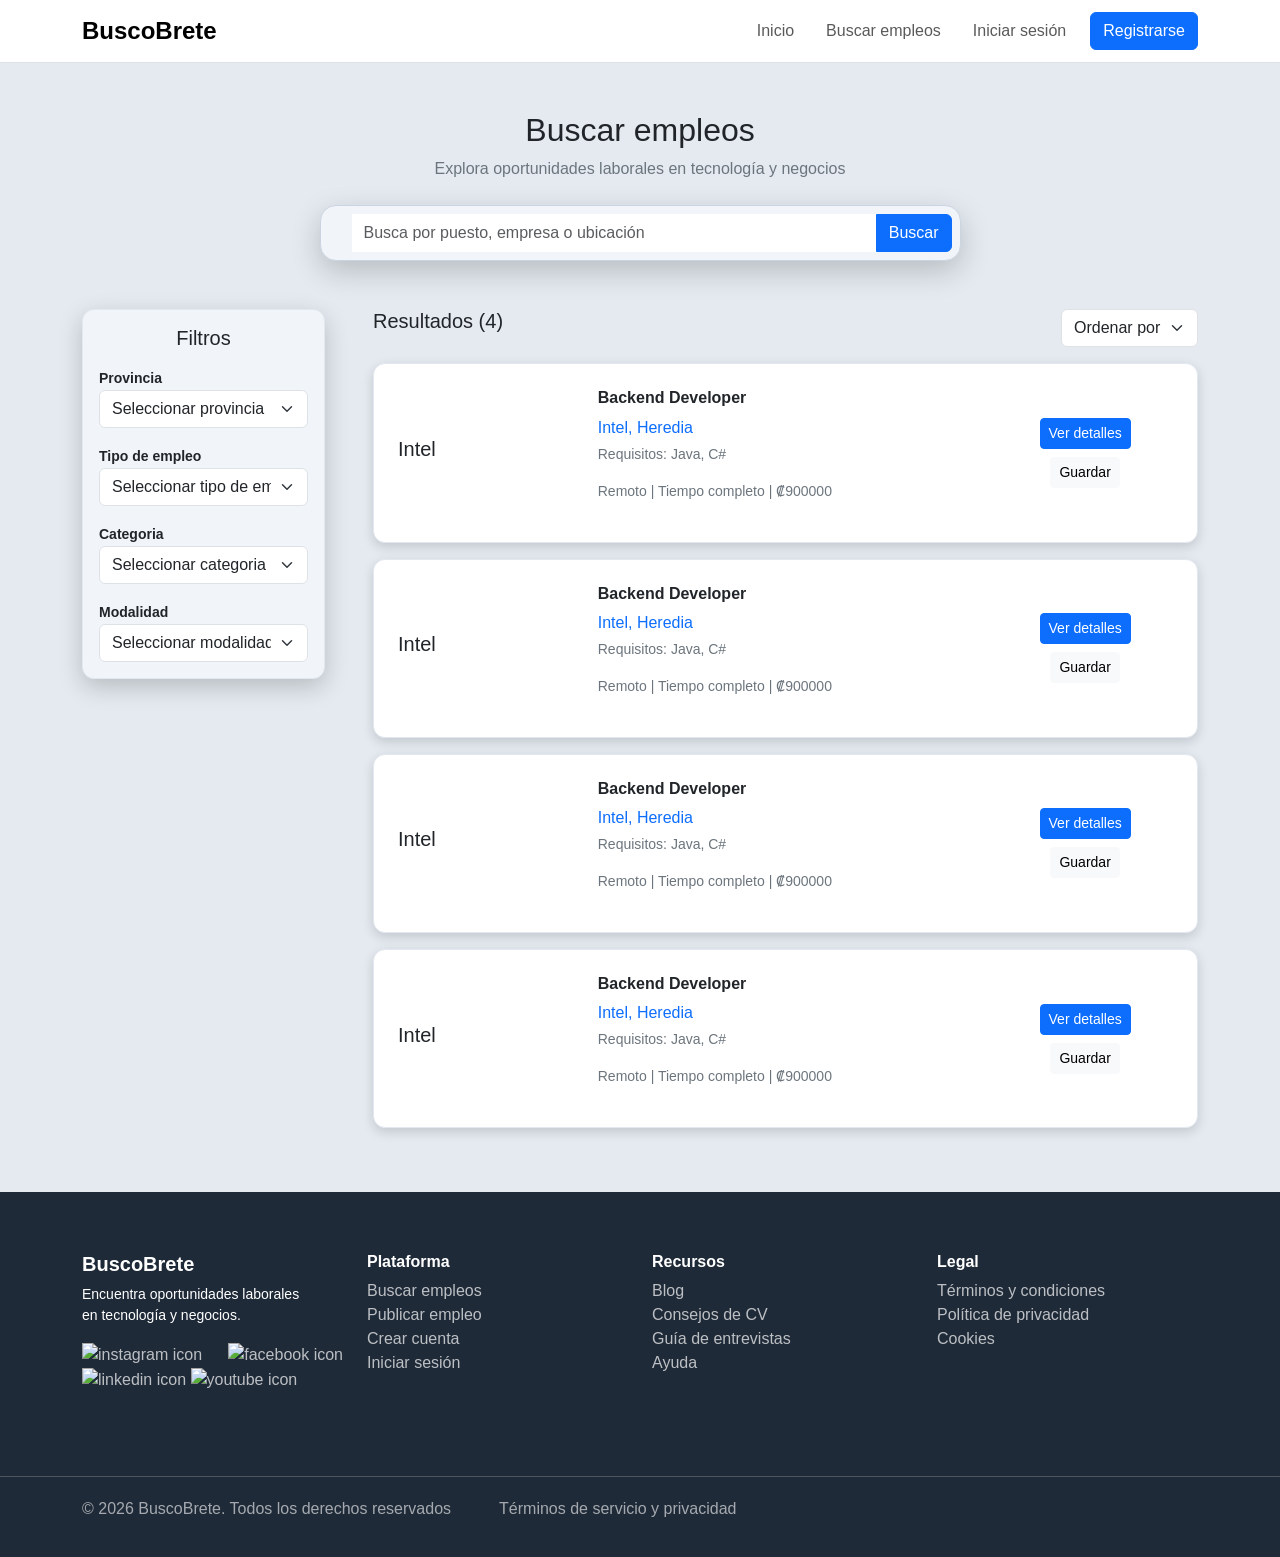
==== html/buscarEmpleos.html @ d4f19807 "Se agregan las primeras dosi vistas, home y buscar empleos, se modifica css y en carpeta templates e" ====
<!DOCTYPE html>
<html lang="es">

<head>
    <meta charset="UTF-8">
    <meta name="viewport" content="width=device-width, initial-scale=1.0">
    <title>BuscoBrete</title>
    <link rel="stylesheet" href="../css/styles.css">
    <link href="https://cdn.jsdelivr.net/npm/bootstrap@5.3.2/dist/css/bootstrap.min.css" rel="stylesheet">
</head>

<body class="body-bckg">

    <!--Top Nav Bar  -->
    <nav class="navbar navbar-expand-lg bg-white border-bottom">
        <div class="container">
            <a class="navbar-brand fw-bold fs-4">BuscoBrete</a>
            <button class="navbar-toggler" data-bs-toggle="collapse" data-bs-target="#menu">
                <span class="navbar-toggler-icon"></span>                
            </button>
            <div class="collapse navbar-collapse justify-content-end" id="menu">
                <ul class="navbar-nav align-items-center gap-3">
                    <li class="nav-item">
                        <a href="home.html" class="nav-link">Inicio</a>
                    </li>

                    <li class="nav-item">
                        <a href="buscarEmpleos.html" class="nav-link">Buscar empleos</a>
                    </li>

                    <li class="nav-item">
                        <a class="nav-link">Iniciar sesión</a>
                    </li>
                    <li class="nav-item">
                        <button class="btn btn-primary">Registrarse</button>
                    </li>
                </ul>
            </div>
        </div>
    </nav>

    <!-- BODY BODY BODY BODY BODY BODY BODY BODY BODY BODY -->

    <!-- BUSCADORR -->

    <section class="py-5 text-center">
        <div class="container">
            <h2 class="mb-2 text-center">Buscar empleos</h2>
            <p class="text-secondary text-center">
                Explora oportunidades laborales en tecnología y negocios
            </p>
            <div class="row justify-content-center mt-4">
                <div class="col-md-7">
                    <div class="buscador input-group">
                        <span class="input-group-text bg-transparent border-0">
                            <i class="bi bi-search"></i>
                        </span>
                        <input class="form-control border-0" placeholder="Busca por puesto, empresa o ubicación">
                        <button class="btn btn-primary">
                            Buscar
                        </button>
                    </div>
                </div>
            </div>
        </div>
    </section>

    <!-- RESULTADOS -->
    <section class="container mb-5">
        <div class="row g-5">
            <!-- FILTROS -->
            <div class="col-md-3">
                <div class="tarjeta-filtros p-3">
                    <h5 class="text-center mb-3">Filtros</h5>
                    <!--PROVINICIAS-->
                    <label class="small fw-bold">Provincia</label>
                    <select class="form-select mb-3">
                        <option value="" disabled selected hidden>Seleccionar provincia</option>
                        <option value="limon">Limon</option>
                        <option value="san jose">San Jose</option>
                        <option value="heredia">Heredia</option>
                        <option value="cartago">Cartago</option>
                        <option value="guanacaste">Guanacaste</option>
                        <option value="puntarenas">Puntarenas</option>
                        <option value="alajuela">Alajuela</option>
                    </select>
                    <!--TIPO DE EMPLEO-->
                    <label class="small fw-bold">Tipo de empleo</label>
                    <select class="form-select mb-3">
                        <option value="" disabled selected hidden>Seleccionar tipo de empleo</option>
                        <option value="internship">Internship</option>
                        <option value="freelance">Freelance</option>
                        <option value="full-time">Full-time</option>
                    </select>
                    <!--CATEGORIAS-->
                    <label class="small fw-bold">Categoria</label>
                    <select class="form-select mb-3">
                        <option value="" disabled selected hidden>Seleccionar categoria</option>
                        <option value="software">Software</option>
                        <option value="mecanica">Mecanica</option>
                        <option value="otros">Otros</option>
                    </select>
                    <!--MODALIDAD-->
                    <label class="small fw-bold">Modalidad</label>
                    <select class="form-select">
                        <option value="" disabled selected hidden>Seleccionar modalidad</option>
                        <option value="presencial">Presencial</option>
                        <option value="hibrido">Hibrido</option>
                        <option value="virtual">Virtual</option>
                    </select>
                </div>
            </div>


            <!-- RESULTADOS EMPLEOS -->
            <div class="col-md-9">
                <div class="d-flex justify-content-between mb-3">
                    <h5>Resultados (4)</h5>
                    <select class="form-select w-auto">
                        <option value="" disabled selected hidden>Ordenar por</option>
                        <option>Pago</option>
                        <option>Proximidad</option>
                    </select>
                </div>
                <!-- Los resultados se modificaran con informacion desde la DB -->
                <!-- tarjeta 1 -->
                <div class="tarjeta-trabajo p-4 mb-3">
                    <div class="row align-items-center">
                        <div class="col-md-3 text-center">
                            <h5>Intel</h5>
                        </div>
                        <div class="col-md-6">
                            <h6 class="fw-bold">
                                Backend Developer
                            </h6>
                            <p class="text-primary mb-1">
                                Intel, Heredia
                            </p>
                            <p class="text-secondary small">
                                Requisitos: Java, C#
                            </p>
                            <p class="text-secondary small">
                                Remoto | Tiempo completo | ₡900000
                            </p>
                        </div>
                        <div class="col-md-3 text-center">
                            <button class="btn btn-primary btn-sm mb-2" id="btnVerDetalles">
                                Ver detalles
                            </button>
                            <br>
                            <button class="btn btn-light btn-sm" id="btnGuardar">
                                Guardar
                            </button>
                        </div>
                    </div>
                </div>

                <!-- tarjeta 2 -->
                <div class="tarjeta-trabajo p-4 mb-3">
                    <div class="row align-items-center">
                        <div class="col-md-3 text-center">
                            <h5>Intel</h5>
                        </div>
                        <div class="col-md-6">
                            <h6 class="fw-bold">
                                Backend Developer
                            </h6>
                            <p class="text-primary mb-1">
                                Intel, Heredia
                            </p>
                            <p class="text-secondary small">
                                Requisitos: Java, C#
                            </p>
                            <p class="text-secondary small">
                                Remoto | Tiempo completo | ₡900000
                            </p>
                        </div>
                        <div class="col-md-3 text-center">
                            <button class="btn btn-primary btn-sm mb-2" id="btnVerDetalles">
                                Ver detalles
                            </button>
                            <br>
                            <button class="btn btn-light btn-sm" id="btnGuardar">
                                Guardar
                            </button>
                        </div>
                    </div>
                </div>
                <!-- tarjeta 3 -->
                <div class="tarjeta-trabajo p-4 mb-3">
                    <div class="row align-items-center">
                        <div class="col-md-3 text-center">
                            <h5>Intel</h5>
                        </div>
                        <div class="col-md-6">
                            <h6 class="fw-bold">
                                Backend Developer
                            </h6>
                            <p class="text-primary mb-1">
                                Intel, Heredia
                            </p>
                            <p class="text-secondary small">
                                Requisitos: Java, C#
                            </p>
                            <p class="text-secondary small">
                                Remoto | Tiempo completo | ₡900000
                            </p>
                        </div>
                        <div class="col-md-3 text-center">
                            <button class="btn btn-primary btn-sm mb-2" id="btnVerDetalles">
                                Ver detalles
                            </button>
                            <br>
                            <button class="btn btn-light btn-sm" id="btnGuardar">
                                Guardar
                            </button>
                        </div>
                    </div>
                </div>
                <!-- tarjeta 4 -->
                <div class="tarjeta-trabajo p-4 mb-3">
                    <div class="row align-items-center">
                        <div class="col-md-3 text-center">
                            <h5>Intel</h5>
                        </div>
                        <div class="col-md-6">
                            <h6 class="fw-bold">
                                Backend Developer
                            </h6>
                            <p class="text-primary mb-1">
                                Intel, Heredia
                            </p>
                            <p class="text-secondary small">
                                Requisitos: Java, C#
                            </p>
                            <p class="text-secondary small">
                                Remoto | Tiempo completo | ₡900000
                            </p>
                        </div>
                        <div class="col-md-3 text-center">
                            <button class="btn btn-primary btn-sm mb-2" id="btnVerDetalles">
                                Ver detalles
                            </button>
                            <br>
                            <button class="btn btn-light btn-sm" id="btnGuardar">
                                Guardar
                            </button>
                        </div>
                    </div>
                </div>
            </div>
        </div>
        </div>
    </section>

    <!-- BODY BODY BODY BODY BODY BODY BODY BODY BODY BODY -->

    <!-- FOOTER -->
    <footer class="footer">
        <div class="container">
            <div class="row text-center text-md-start">
                <div class="col-md-3 mb-4">
                    <h5 class="fw-bold">
                        BuscoBrete
                    </h5>
                    <p class="small text-md-start">
                        Encuentra oportunidades laborales<br>en tecnología y negocios.
                    </p>
                    <a href="https://instagram.com"><img src="" alt="instagram icon"
                        width="40" height="40"></a>
                    <a href="https://facebook.com"><img src="" alt="facebook icon" 
                        width="40" height="40"></a>
                    <a href="https://linkedin.com"><img src="" alt="linkedin icon" 
                        width="25" height="25"></a>
                    <a href="https://www.youtube.com"><img src="" alt="youtube icon" 
                        width="25" height="25"></a>
                </div>
                <div class="col-md-3">
                    <h6 class="fw-bold ">Plataforma</h6>
                    <ul class="list-unstyled">
                        <li><a href="#">Buscar empleos</a></li>
                        <li><a href="#">Publicar empleo</a></li>
                        <li><a href="#">Crear cuenta</a></li>
                        <li><a href="#">Iniciar sesión</a></li>
                    </ul>
                </div>
                <div class="col-md-3">
                    <h6 class="fw-bold">Recursos</h6>
                    <ul class="list-unstyled">
                        <li><a href="#">Blog</a></li>
                        <li><a href="#">Consejos de CV</a></li>
                        <li><a href="#">Guía de entrevistas</a></li>
                        <li><a href="#">Ayuda</a></li>
                    </ul>
                </div>
                <div class="col-md-3">
                    <h6 class="fw-bold">Legal</h6>
                    <ul class="list-unstyled">
                        <li><a href="#">Términos y condiciones</a></li>
                        <li><a href="#">Política de privacidad</a></li>
                        <li><a href="#">Cookies</a></li>
                    </ul>
                </div>
            </div>
        </div>
    </footer>

    <!-- SUBFOOTER -->
    <div class="subfooter text-center ">
        <div class="d-flex container align-items-center gap-5">
            <p class="mx-0">
                © 2026 BuscoBrete. Todos los derechos reservados
            </p>
            <p class="mx-0" href="#">
                Términos de servicio y privacidad
            </p>
        </div>
    </div>

    <!--<script src="https://cdn.jsdelivr.net/npm/bootstrap@5.3.2/dist/js/bootstrap.bundle.min.js"></script>-->

</body>
---- css/styles.css ----
* {
  /* Como el figma, todo en Inter */
  margin: 0;
  padding: 0;
  box-sizing: border-box;
  text-align: justify;
  font-family:
    "Inter", Helvetica; /* Especifica la fuente a utilizar, en este caso "Inter", con una alternativa por si no carga el Inter, Helvetica */
  font-optical-sizing: auto;
  font-weight: 400; /* Controla gordura de la fuente, 300 (light), 400 (regular), 500 (medium) o 700 (bold) */
  font-style: normal;
}

.body-bckg {
  background-color: #e4eaf0;
}

.titulares {
  font-size: 80px;
  font-style: italic;
  font-family: Georgia, "Times New Roman", Times, serif;
  color: rgb(155, 137, 197);
}

.topBanner {
  background: #243244;
  color: white;
  padding: 100px 0;
  text-align: center;
}

.destacadas {
  background: #f5f7fa;
  padding: 80px 0;
}

.ofrecerCuenta {
  background: #2c3a4a;
  color: white;
  padding: 80px 0;
  text-align: center;
}

.footer {
  background: #1f2a38;
  color: white;
  padding: 60px 0;  
}

.footer a{
  color: rgba(255, 255, 255, 0.7);
  text-decoration: none;
}


.list-unstyled a {
  pointer-events: auto; /* ensure clickable */
}


.subfooter {
  background: #1f2a38;
  color: rgba(255, 255, 255, 0.6);
  padding: 20px 0;
  border-top: 1px solid rgba(255, 255, 255, 0.2);
}

.navbar {
  background: #f1f5f9;
  border-bottom: 1px solid #e5e7eb;
}

.buscador {
  background: #f1f5f9;
  border: 1px solid #cbd5e1;
  border-radius: 16px;
  box-shadow: 0 10px 30px rgba(0, 0, 0, 0.2);
  padding: 8px;
}

.tarjeta-filtros {
  background: #f1f5f9;
  border: 1px solid #e2e8f0;
  border-radius: 12px;
  box-shadow: 0 8px 25px rgba(0, 0, 0, 0.2);
}

.tarjeta-trabajo {
  background: white;
  border: 1px solid #e2e8f0;
  border-radius: 12px;
  box-shadow: 0 4px 12px rgba(0, 0, 0, 0.15);
}
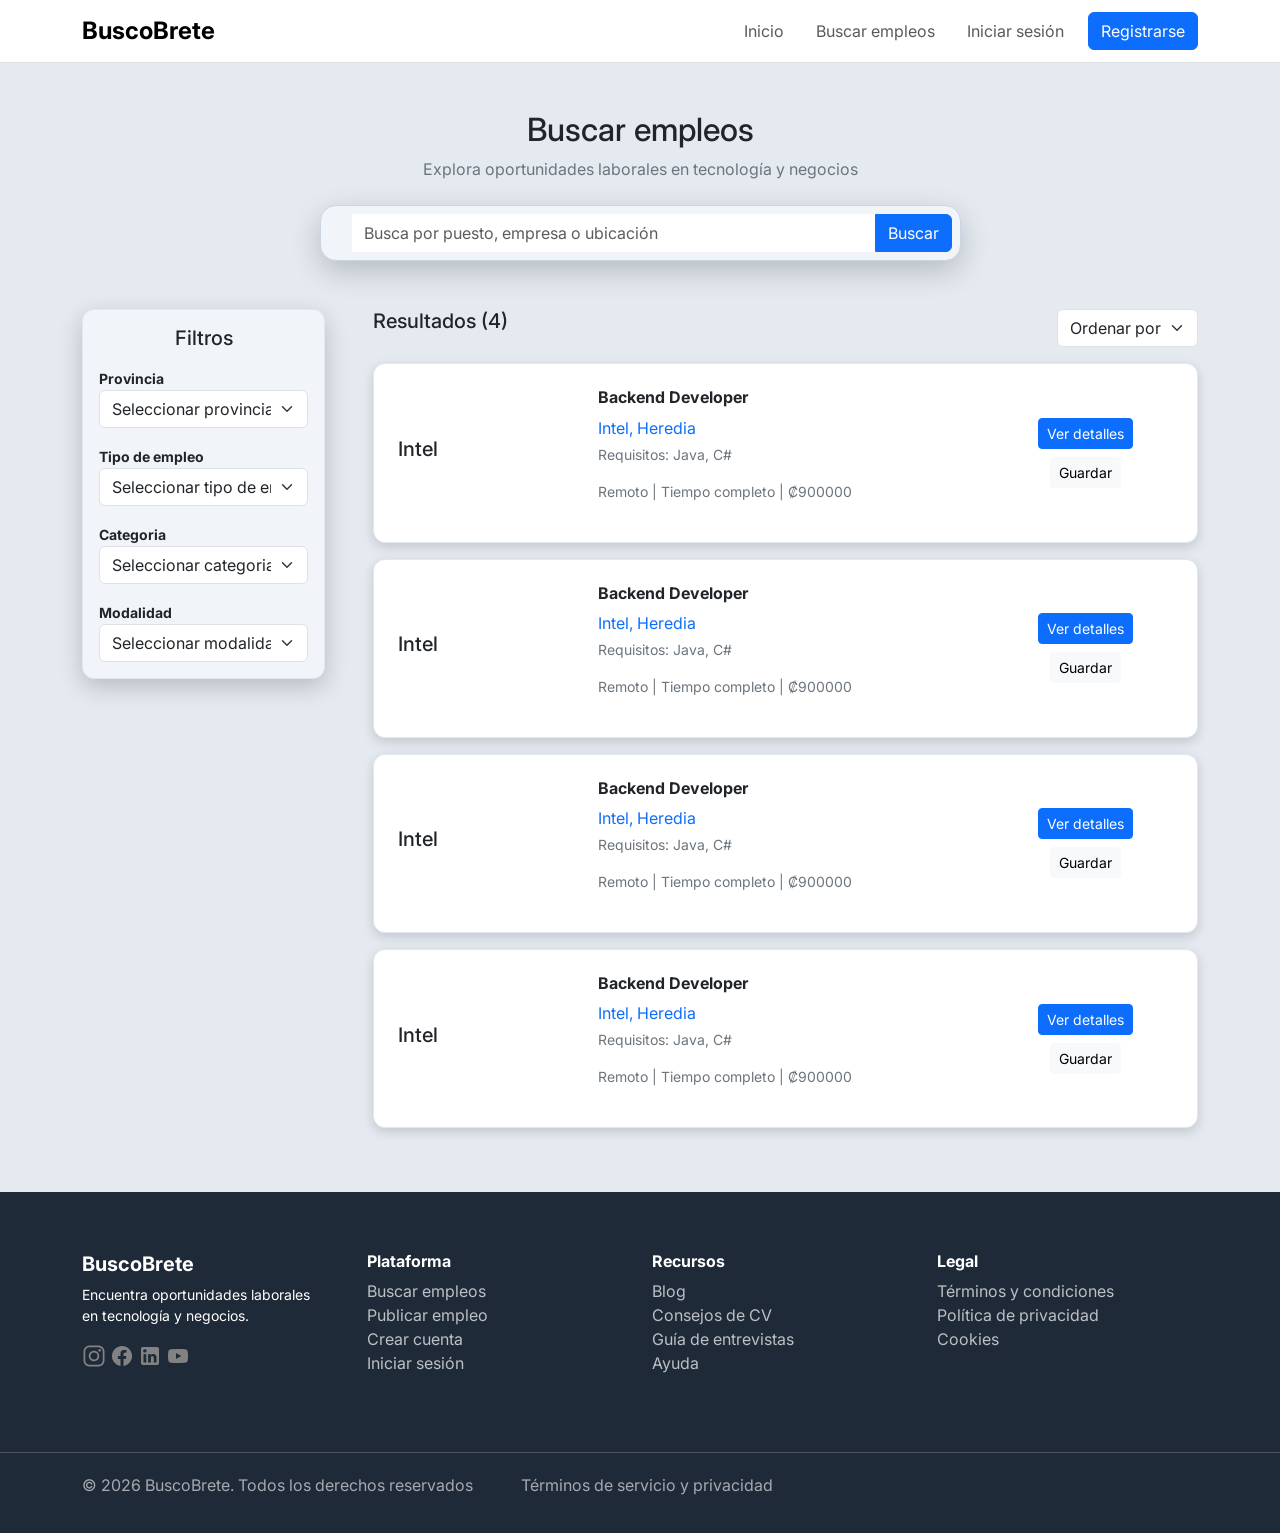
==== commit c2e81229: "style: correcciones de CSS, imágenes del footer y agregado de Bootstrap y Google Fonts" ====
--- a/html/buscarEmpleos.html
+++ b/html/buscarEmpleos.html
@@ -6,7 +6,20 @@
     <meta name="viewport" content="width=device-width, initial-scale=1.0">
     <title>BuscoBrete</title>
     <link rel="stylesheet" href="../css/styles.css">
-    <link href="https://cdn.jsdelivr.net/npm/bootstrap@5.3.2/dist/css/bootstrap.min.css" rel="stylesheet">
+
+    <!-- Bootstrap CSS -->
+    <link href="https://cdn.jsdelivr.net/npm/bootstrap@5.3.8/dist/css/bootstrap.min.css" rel="stylesheet"
+        integrity="sha384-sRIl4kxILFvY47J16cr9ZwB07vP4J8+LH7qKQnuqkuIAvNWLzeN8tE5YBujZqJLB" crossorigin="anonymous">    
+    <!-- Bootstrap JS Bundle -->
+    <script src="https://cdn.jsdelivr.net/npm/bootstrap@5.3.8/dist/js/bootstrap.bundle.min.js"
+        integrity="sha384-FKyoEForCGlyvwx9Hj09JcYn3nv7wiPVlz7YYwJrWVcXK/BmnVDxM+D2scQbITxI" crossorigin="anonymous"></script>
+
+    <!-- Google Fonts-->
+    <link rel="preconnect" href="https://fonts.googleapis.com">
+    <link rel="preconnect" href="https://fonts.gstatic.com" crossorigin>
+    <link rel="preconnect" href="https://fonts.googleapis.com">
+    <!-- Inter font -->
+    <link href="https://fonts.googleapis.com/css2?family=Inter:ital,opsz,wght@0,14..32,100..900;1,14..32,100..900&display=swap" rel="stylesheet">
 </head>
 
 <body class="body-bckg">
@@ -76,13 +89,13 @@
                     <label class="small fw-bold">Provincia</label>
                     <select class="form-select mb-3">
                         <option value="" disabled selected hidden>Seleccionar provincia</option>
-                        <option value="limon">Limon</option>
-                        <option value="san jose">San Jose</option>
-                        <option value="heredia">Heredia</option>
+                        <option value="alajuela">Alajuela</option>
                         <option value="cartago">Cartago</option>
                         <option value="guanacaste">Guanacaste</option>
+                        <option value="heredia">Heredia</option>
+                        <option value="limon">Limon</option>
                         <option value="puntarenas">Puntarenas</option>
-                        <option value="alajuela">Alajuela</option>
+                        <option value="san jose">San Jose</option>
                     </select>
                     <!--TIPO DE EMPLEO-->
                     <label class="small fw-bold">Tipo de empleo</label>
@@ -266,14 +279,14 @@
                     <p class="small text-md-start">
                         Encuentra oportunidades laborales<br>en tecnología y negocios.
                     </p>
-                    <a href="https://instagram.com"><img src="" alt="instagram icon"
-                        width="40" height="40"></a>
-                    <a href="https://facebook.com"><img src="" alt="facebook icon" 
-                        width="40" height="40"></a>
-                    <a href="https://linkedin.com"><img src="" alt="linkedin icon" 
-                        width="25" height="25"></a>
-                    <a href="https://www.youtube.com"><img src="" alt="youtube icon" 
-                        width="25" height="25"></a>
+                    <a href="https://instagram.com"><img src="../img/instagram.png" alt="instagram icon"
+                        width="24" height="24"></a>
+                    <a href="https://facebook.com"><img src="../img/facebook.png" alt="facebook icon" 
+                        width="24" height="24"></a>
+                    <a href="https://linkedin.com"><img src="../img/linkedin.png" alt="linkedin icon" 
+                        width="24" height="24"></a>
+                    <a href="https://www.youtube.com"><img src="../img/youtube.png" alt="youtube icon" 
+                        width="24" height="24"></a>
                 </div>
                 <div class="col-md-3">
                     <h6 class="fw-bold ">Plataforma</h6>
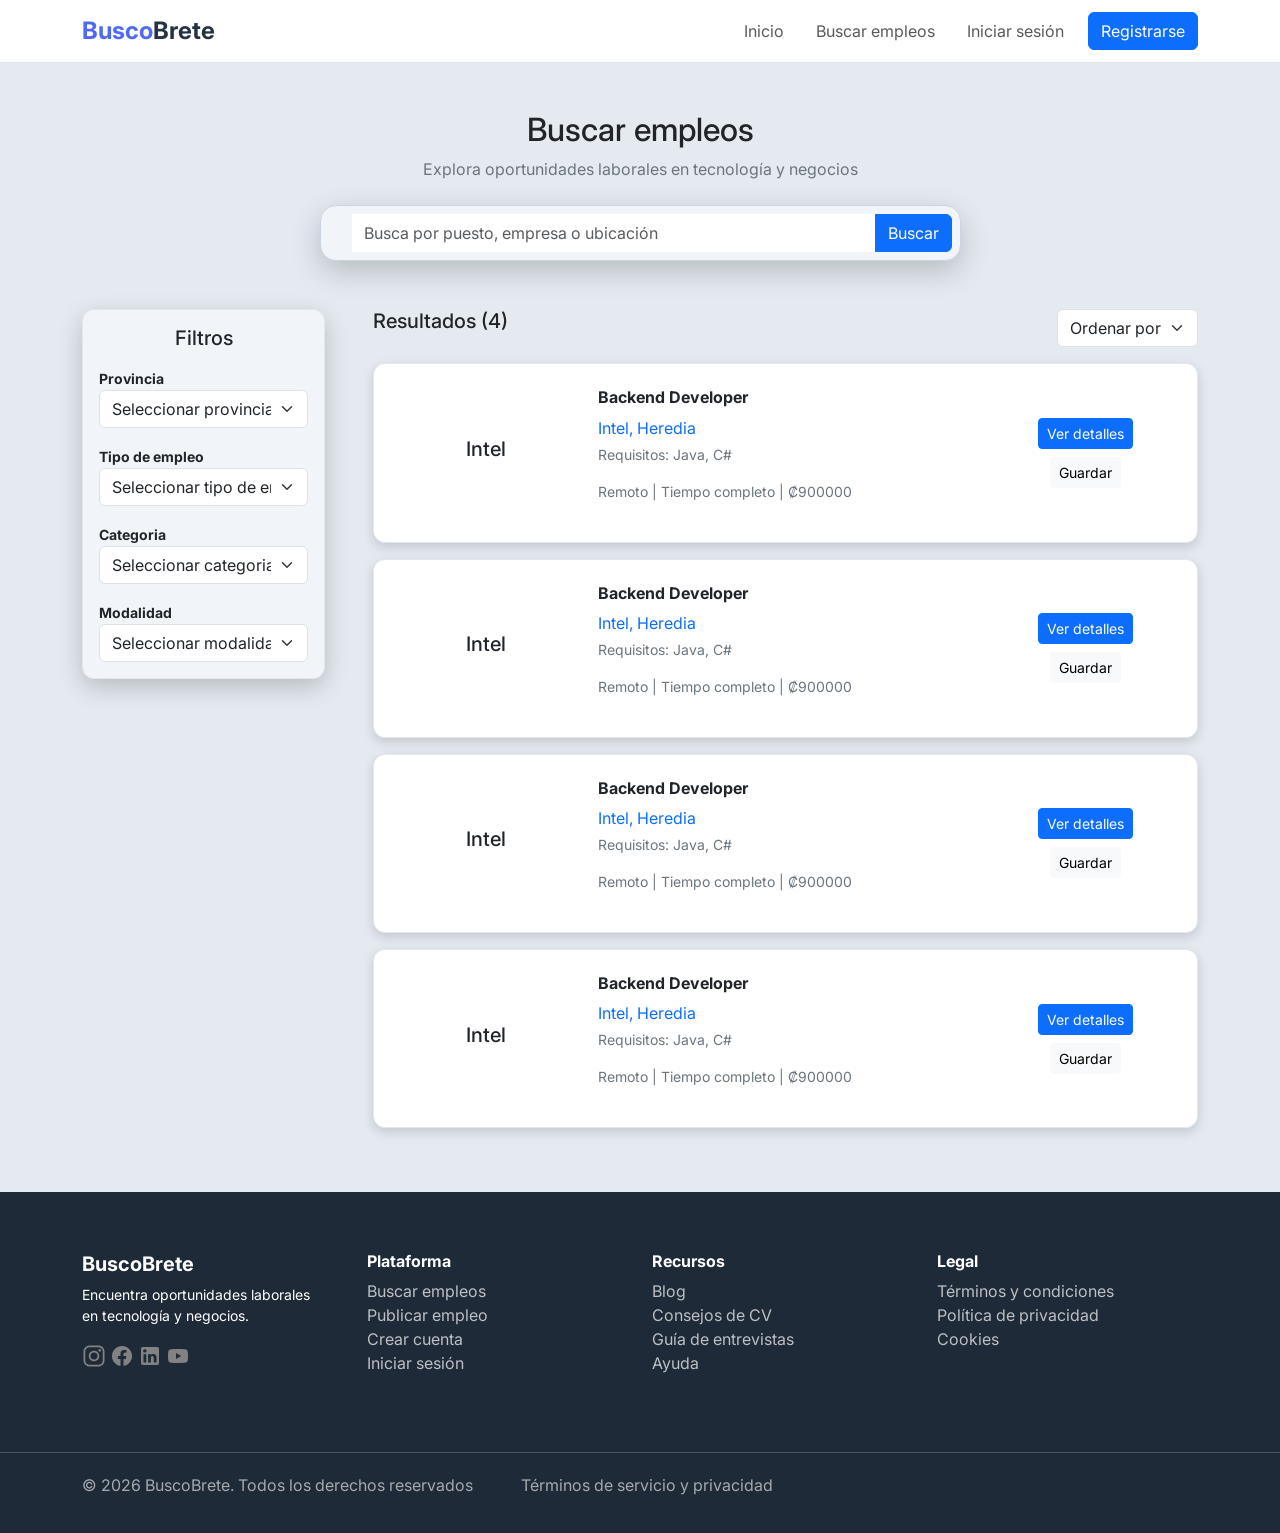
==== commit 258f837d: "feat: agregar páginas de login y registro - Ajustes menores en CSS - Cambios pequeños en templates" ====
--- a/html/buscarEmpleos.html
+++ b/html/buscarEmpleos.html
@@ -27,7 +27,9 @@
     <!--Top Nav Bar  -->
     <nav class="navbar navbar-expand-lg bg-white border-bottom">
         <div class="container">
-            <a class="navbar-brand fw-bold fs-4">BuscoBrete</a>
+            <a class="navbar-brand fw-bold fs-4">
+                <span class="brand-busco">Busco</span><span class="brand-brete">Brete</span>
+            </a>
             <button class="navbar-toggler" data-bs-toggle="collapse" data-bs-target="#menu">
                 <span class="navbar-toggler-icon"></span>                
             </button>
@@ -36,26 +38,22 @@
                     <li class="nav-item">
                         <a href="home.html" class="nav-link">Inicio</a>
                     </li>
-
                     <li class="nav-item">
                         <a href="buscarEmpleos.html" class="nav-link">Buscar empleos</a>
                     </li>
-
                     <li class="nav-item">
-                        <a class="nav-link">Iniciar sesión</a>
+                        <a href="login.html" class="nav-link">Iniciar sesión</a>
                     </li>
                     <li class="nav-item">
-                        <button class="btn btn-primary">Registrarse</button>
+                        <a href="registro.html"><button class="btn btn-primary">Registrarse</button></a>
                     </li>
                 </ul>
             </div>
         </div>
     </nav>
-
     <!-- BODY BODY BODY BODY BODY BODY BODY BODY BODY BODY -->
 
     <!-- BUSCADORR -->
-
     <section class="py-5 text-center">
         <div class="container">
             <h2 class="mb-2 text-center">Buscar empleos</h2>
@@ -265,7 +263,6 @@
         </div>
         </div>
     </section>
-
     <!-- BODY BODY BODY BODY BODY BODY BODY BODY BODY BODY -->
 
     <!-- FOOTER -->
--- a/css/styles.css
+++ b/css/styles.css
@@ -1,15 +1,34 @@
 * {
   /* Como el figma, todo en Inter */
-  margin: 0;
-  padding: 0;
   box-sizing: border-box;
-  text-align: justify;
-  font-family:
-    "Inter", Helvetica; /* Especifica la fuente a utilizar, en este caso "Inter", con una alternativa por si no carga el Inter, Helvetica */
+  font-family: "Inter", sans-serif;
   font-optical-sizing: auto;
-  font-weight: 400; /* Controla gordura de la fuente, 300 (light), 400 (regular), 500 (medium) o 700 (bold) */
+  font-weight: 400;
   font-style: normal;
 }
+
+/* Pasar colores repetidos a variables CSS */
+
+/* Ejemplo, no tan bueno
+:root {
+  --primary-color: #1a202c;
+  --secondary-color: #6e707
+  c3;
+*/
+
+/* Cambiar inter en HTML por inter en clases, o no */
+.inter-bold {
+    font-family: "Inter", sans-serif;
+    font-optical-sizing: auto;
+    font-weight: bold;
+}
+
+.inter-regular {
+    font-family: "Inter", sans-serif;
+    font-optical-sizing: auto;
+    font-weight: 400;
+}
+
 
 .body-bckg {
   background-color: #e4eaf0;
@@ -44,19 +63,17 @@
 .footer {
   background: #1f2a38;
   color: white;
-  padding: 60px 0;  
-}
-
-.footer a{
+  padding: 60px 0;
+}
+
+.footer a {
   color: rgba(255, 255, 255, 0.7);
   text-decoration: none;
 }
 
-
 .list-unstyled a {
-  pointer-events: auto; /* ensure clickable */
-}
-
+  pointer-events: auto;
+}
 
 .subfooter {
   background: #1f2a38;
@@ -91,3 +108,152 @@
   border-radius: 12px;
   box-shadow: 0 4px 12px rgba(0, 0, 0, 0.15);
 }
+
+/* Login + Registro ++*/
+
+body {
+  min-height: 100vh;
+  display: flex;
+  flex-direction: column;
+}
+
+section {
+  flex: 1;
+}
+
+/* "Busco" en azul, "Brete" en oscuro, ambas en bold */
+.brand-busco {
+  color: #4f6af5;
+  font-weight: 700;
+}
+.brand-brete {
+  color: #243244;
+  font-weight: 700;
+}
+
+/* Títulos de página centrados */
+.auth-page-title {
+  font-size: 2rem;
+  font-weight: 800;
+  color: #1f2a38;
+  letter-spacing: -0.5px;
+  text-align: center;
+  margin-bottom: 0.35rem;
+}
+
+.auth-page-subtitle {
+  color: #4f6af5;
+  font-size: 0.92rem;
+  text-align: center;
+  margin-bottom: 2rem;
+}
+
+/* Ancho fijo en porcentaje de la pantalla (falta que todo se centre)*/
+.auth-card {
+  background: white;
+  border: 1px solid #e2e8f0;
+  border-radius: 12px;
+  box-shadow: 0 4px 12px rgba(0, 0, 0, 0.15);
+  padding: 2rem 2.2rem;
+  width: 40vw;
+  min-width: 300px;
+  max-width: 520px;
+  margin: 0 auto;
+}
+
+.auth-card h5 {
+  font-weight: 700;
+  font-size: 1.1rem;
+  color: #1f2a38;
+  margin-bottom: 1.4rem;
+  text-align: left;
+}
+
+.auth-label {
+  display: block;
+  font-size: 0.85rem;
+  font-weight: 500;
+  color: #1f2a38;
+  margin-bottom: 0.3rem;
+  text-align: left;
+}
+
+.auth-input {
+  width: 100%;
+  background: #f1f5f9;
+  border: 1px solid #cbd5e1;
+  border-radius: 8px;
+  font-size: 0.88rem;
+  padding: 0.55rem 0.8rem;
+  color: #1f2a38;
+  transition: border-color 0.2s, box-shadow 0.2s, background 0.2s;
+}
+
+.auth-input:focus {
+  border-color: #4f6af5;
+  background: #fff;
+  box-shadow: 0 0 0 3px rgba(79, 106, 245, 0.12);
+  outline: none;
+}
+
+.btn-auth {
+  width: 100%;
+  background-color: #4f6af5;
+  border: none;
+  border-radius: 8px;
+  padding: 0.62rem;
+  font-size: 0.95rem;
+  font-weight: 600;
+  color: #fff;
+  cursor: pointer;
+  transition: background 0.2s;
+}
+
+.btn-auth:hover {
+  background-color: #3a55d4;
+}
+
+.auth-divider {
+  display: flex;
+  align-items: center;
+  gap: 0.8rem;
+  margin: 1.1rem 0;
+  color: #aaa;
+  font-size: 0.8rem;
+}
+
+/* Las lineas del o */
+.auth-divider::before,
+.auth-divider::after {
+  content: '';
+  flex: 1;
+  height: 1px;
+  background: #e2e8f0;
+}
+
+.auth-card-links {
+  font-size: 0.83rem;
+  color: #555;
+  text-align: left;
+}
+
+.auth-card-links a {
+  color: #4f6af5;
+  text-decoration: none;
+  font-weight: 500;
+}
+
+.auth-card-links a:hover {
+  text-decoration: underline;
+}
+
+/* Variante para usar btn-auth como <a> en lugar de <button> */
+.btn-auth-link {
+  display: block;
+  text-align: center;
+  text-decoration: none;
+  margin-top: 0.5rem;
+}
+
+/* TODO: Hacer texto centrado y dinamico, en footer, forms, etc. */
+/* TODO: Cambiar footer para que el footer main no tenga tanto espacio entre subfooter, dinamico */
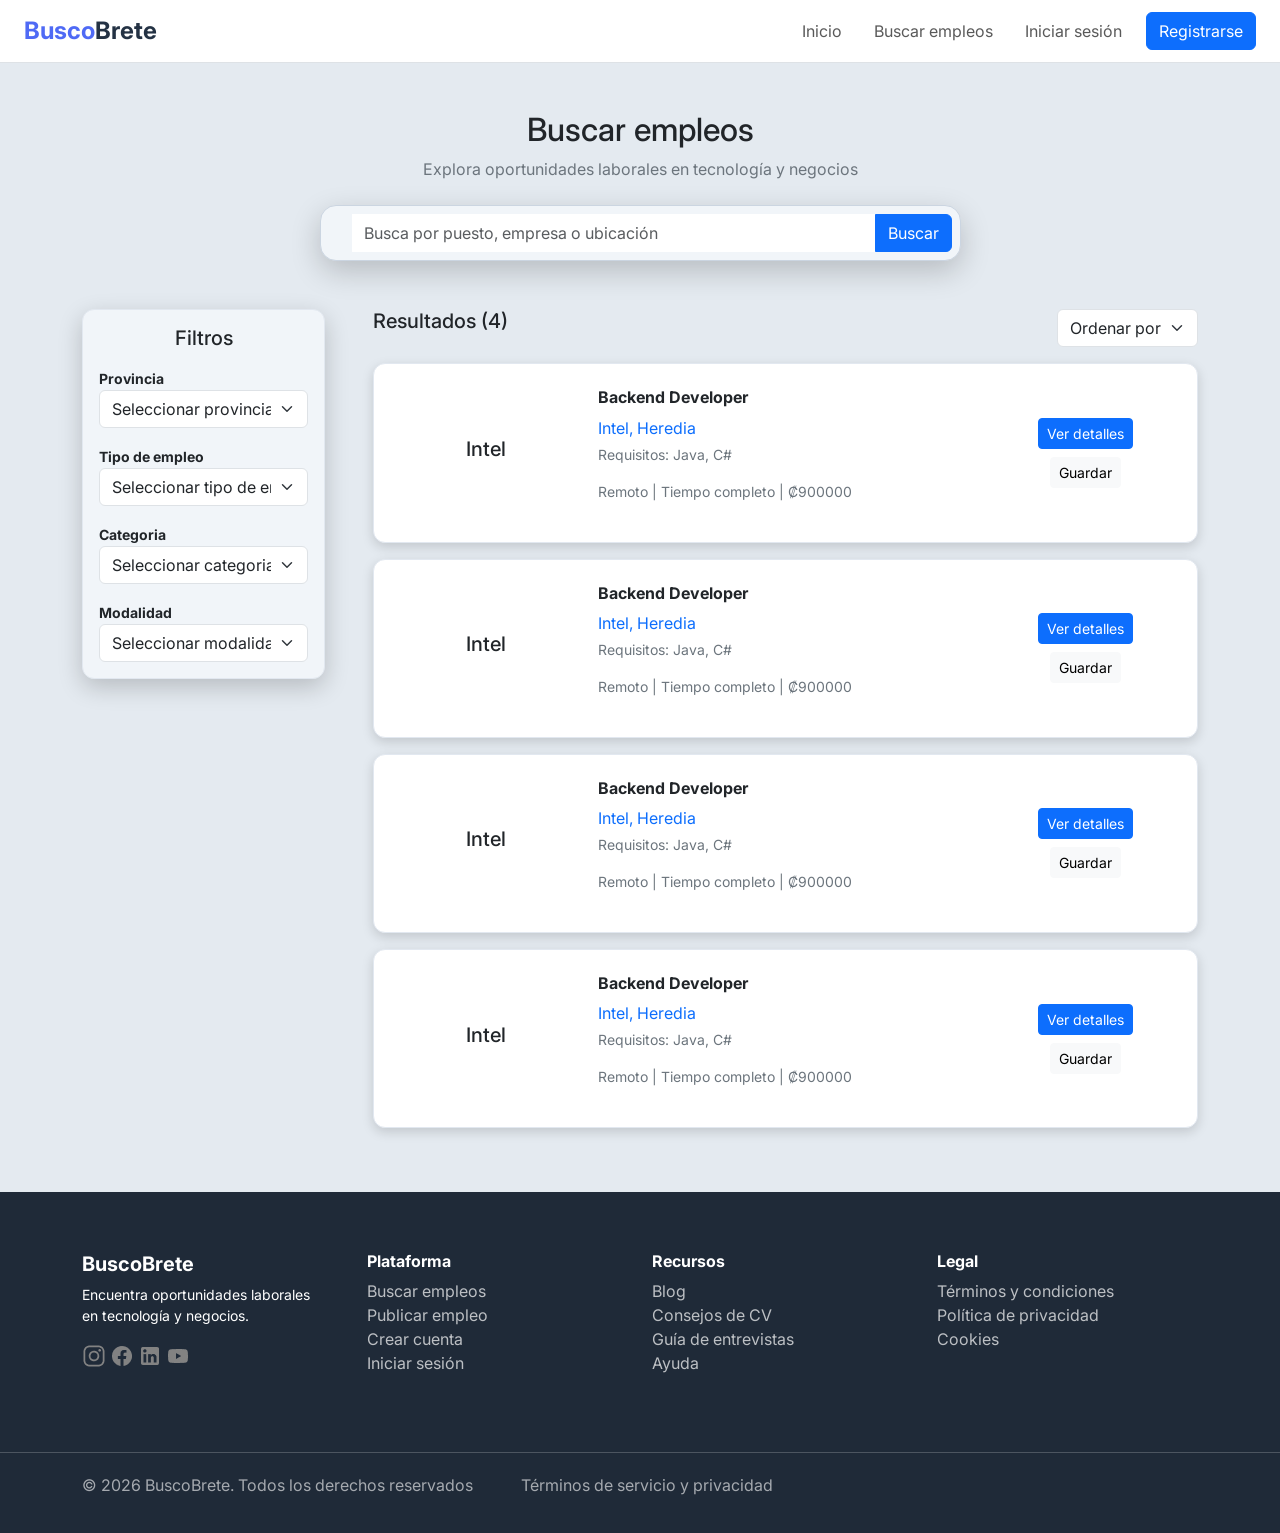
==== commit ec11fcea: "fix: corregir estructura de main y alineación del navbar" ====
--- a/html/buscarEmpleos.html
+++ b/html/buscarEmpleos.html
@@ -26,12 +26,12 @@
 
     <!--Top Nav Bar  -->
     <nav class="navbar navbar-expand-lg bg-white border-bottom">
-        <div class="container">
-            <a class="navbar-brand fw-bold fs-4">
+        <div class="container-fluid px-4">
+            <a href="home.html" class="navbar-brand fw-bold fs-4">
                 <span class="brand-busco">Busco</span><span class="brand-brete">Brete</span>
             </a>
             <button class="navbar-toggler" data-bs-toggle="collapse" data-bs-target="#menu">
-                <span class="navbar-toggler-icon"></span>                
+                <span class="navbar-toggler-icon"></span>
             </button>
             <div class="collapse navbar-collapse justify-content-end" id="menu">
                 <ul class="navbar-nav align-items-center gap-3">
@@ -51,219 +51,219 @@
             </div>
         </div>
     </nav>
-    <!-- BODY BODY BODY BODY BODY BODY BODY BODY BODY BODY -->
-
-    <!-- BUSCADORR -->
-    <section class="py-5 text-center">
-        <div class="container">
-            <h2 class="mb-2 text-center">Buscar empleos</h2>
-            <p class="text-secondary text-center">
-                Explora oportunidades laborales en tecnología y negocios
-            </p>
-            <div class="row justify-content-center mt-4">
-                <div class="col-md-7">
-                    <div class="buscador input-group">
-                        <span class="input-group-text bg-transparent border-0">
-                            <i class="bi bi-search"></i>
-                        </span>
-                        <input class="form-control border-0" placeholder="Busca por puesto, empresa o ubicación">
-                        <button class="btn btn-primary">
-                            Buscar
-                        </button>
-                    </div>
-                </div>
-            </div>
-        </div>
-    </section>
-
-    <!-- RESULTADOS -->
-    <section class="container mb-5">
-        <div class="row g-5">
-            <!-- FILTROS -->
-            <div class="col-md-3">
-                <div class="tarjeta-filtros p-3">
-                    <h5 class="text-center mb-3">Filtros</h5>
-                    <!--PROVINICIAS-->
-                    <label class="small fw-bold">Provincia</label>
-                    <select class="form-select mb-3">
-                        <option value="" disabled selected hidden>Seleccionar provincia</option>
-                        <option value="alajuela">Alajuela</option>
-                        <option value="cartago">Cartago</option>
-                        <option value="guanacaste">Guanacaste</option>
-                        <option value="heredia">Heredia</option>
-                        <option value="limon">Limon</option>
-                        <option value="puntarenas">Puntarenas</option>
-                        <option value="san jose">San Jose</option>
-                    </select>
-                    <!--TIPO DE EMPLEO-->
-                    <label class="small fw-bold">Tipo de empleo</label>
-                    <select class="form-select mb-3">
-                        <option value="" disabled selected hidden>Seleccionar tipo de empleo</option>
-                        <option value="internship">Internship</option>
-                        <option value="freelance">Freelance</option>
-                        <option value="full-time">Full-time</option>
-                    </select>
-                    <!--CATEGORIAS-->
-                    <label class="small fw-bold">Categoria</label>
-                    <select class="form-select mb-3">
-                        <option value="" disabled selected hidden>Seleccionar categoria</option>
-                        <option value="software">Software</option>
-                        <option value="mecanica">Mecanica</option>
-                        <option value="otros">Otros</option>
-                    </select>
-                    <!--MODALIDAD-->
-                    <label class="small fw-bold">Modalidad</label>
-                    <select class="form-select">
-                        <option value="" disabled selected hidden>Seleccionar modalidad</option>
-                        <option value="presencial">Presencial</option>
-                        <option value="hibrido">Hibrido</option>
-                        <option value="virtual">Virtual</option>
-                    </select>
-                </div>
-            </div>
-
-
-            <!-- RESULTADOS EMPLEOS -->
-            <div class="col-md-9">
-                <div class="d-flex justify-content-between mb-3">
-                    <h5>Resultados (4)</h5>
-                    <select class="form-select w-auto">
-                        <option value="" disabled selected hidden>Ordenar por</option>
-                        <option>Pago</option>
-                        <option>Proximidad</option>
-                    </select>
-                </div>
-                <!-- Los resultados se modificaran con informacion desde la DB -->
-                <!-- tarjeta 1 -->
-                <div class="tarjeta-trabajo p-4 mb-3">
-                    <div class="row align-items-center">
-                        <div class="col-md-3 text-center">
-                            <h5>Intel</h5>
-                        </div>
-                        <div class="col-md-6">
-                            <h6 class="fw-bold">
-                                Backend Developer
-                            </h6>
-                            <p class="text-primary mb-1">
-                                Intel, Heredia
-                            </p>
-                            <p class="text-secondary small">
-                                Requisitos: Java, C#
-                            </p>
-                            <p class="text-secondary small">
-                                Remoto | Tiempo completo | ₡900000
-                            </p>
-                        </div>
-                        <div class="col-md-3 text-center">
-                            <button class="btn btn-primary btn-sm mb-2" id="btnVerDetalles">
-                                Ver detalles
+
+    <main>
+        <!-- BUSCADORR -->
+        <section class="py-5 text-center">
+            <div class="container">
+                <h2 class="mb-2 text-center">Buscar empleos</h2>
+                <p class="text-secondary text-center">
+                    Explora oportunidades laborales en tecnología y negocios
+                </p>
+                <div class="row justify-content-center mt-4">
+                    <div class="col-md-7">
+                        <div class="buscador input-group">
+                            <span class="input-group-text bg-transparent border-0">
+                                <i class="bi bi-search"></i>
+                            </span>
+                            <input class="form-control border-0" placeholder="Busca por puesto, empresa o ubicación">
+                            <button class="btn btn-primary">
+                                Buscar
                             </button>
-                            <br>
-                            <button class="btn btn-light btn-sm" id="btnGuardar">
-                                Guardar
-                            </button>
-                        </div>
-                    </div>
-                </div>
-
-                <!-- tarjeta 2 -->
-                <div class="tarjeta-trabajo p-4 mb-3">
-                    <div class="row align-items-center">
-                        <div class="col-md-3 text-center">
-                            <h5>Intel</h5>
-                        </div>
-                        <div class="col-md-6">
-                            <h6 class="fw-bold">
-                                Backend Developer
-                            </h6>
-                            <p class="text-primary mb-1">
-                                Intel, Heredia
-                            </p>
-                            <p class="text-secondary small">
-                                Requisitos: Java, C#
-                            </p>
-                            <p class="text-secondary small">
-                                Remoto | Tiempo completo | ₡900000
-                            </p>
-                        </div>
-                        <div class="col-md-3 text-center">
-                            <button class="btn btn-primary btn-sm mb-2" id="btnVerDetalles">
-                                Ver detalles
-                            </button>
-                            <br>
-                            <button class="btn btn-light btn-sm" id="btnGuardar">
-                                Guardar
-                            </button>
-                        </div>
-                    </div>
-                </div>
-                <!-- tarjeta 3 -->
-                <div class="tarjeta-trabajo p-4 mb-3">
-                    <div class="row align-items-center">
-                        <div class="col-md-3 text-center">
-                            <h5>Intel</h5>
-                        </div>
-                        <div class="col-md-6">
-                            <h6 class="fw-bold">
-                                Backend Developer
-                            </h6>
-                            <p class="text-primary mb-1">
-                                Intel, Heredia
-                            </p>
-                            <p class="text-secondary small">
-                                Requisitos: Java, C#
-                            </p>
-                            <p class="text-secondary small">
-                                Remoto | Tiempo completo | ₡900000
-                            </p>
-                        </div>
-                        <div class="col-md-3 text-center">
-                            <button class="btn btn-primary btn-sm mb-2" id="btnVerDetalles">
-                                Ver detalles
-                            </button>
-                            <br>
-                            <button class="btn btn-light btn-sm" id="btnGuardar">
-                                Guardar
-                            </button>
-                        </div>
-                    </div>
-                </div>
-                <!-- tarjeta 4 -->
-                <div class="tarjeta-trabajo p-4 mb-3">
-                    <div class="row align-items-center">
-                        <div class="col-md-3 text-center">
-                            <h5>Intel</h5>
-                        </div>
-                        <div class="col-md-6">
-                            <h6 class="fw-bold">
-                                Backend Developer
-                            </h6>
-                            <p class="text-primary mb-1">
-                                Intel, Heredia
-                            </p>
-                            <p class="text-secondary small">
-                                Requisitos: Java, C#
-                            </p>
-                            <p class="text-secondary small">
-                                Remoto | Tiempo completo | ₡900000
-                            </p>
-                        </div>
-                        <div class="col-md-3 text-center">
-                            <button class="btn btn-primary btn-sm mb-2" id="btnVerDetalles">
-                                Ver detalles
-                            </button>
-                            <br>
-                            <button class="btn btn-light btn-sm" id="btnGuardar">
-                                Guardar
-                            </button>
-                        </div>
-                    </div>
-                </div>
-            </div>
-        </div>
-        </div>
-    </section>
-    <!-- BODY BODY BODY BODY BODY BODY BODY BODY BODY BODY -->
+                        </div>
+                    </div>
+                </div>
+            </div>
+        </section>
+
+        <!-- RESULTADOS -->
+        <section class="container mb-5">
+            <div class="row g-5">
+                <!-- FILTROS -->
+                <div class="col-md-3">
+                    <div class="tarjeta-filtros p-3">
+                        <h5 class="text-center mb-3">Filtros</h5>
+                        <!--PROVINICIAS-->
+                        <label class="small fw-bold">Provincia</label>
+                        <select class="form-select mb-3">
+                            <option value="" disabled selected hidden>Seleccionar provincia</option>
+                            <option value="alajuela">Alajuela</option>
+                            <option value="cartago">Cartago</option>
+                            <option value="guanacaste">Guanacaste</option>
+                            <option value="heredia">Heredia</option>
+                            <option value="limon">Limon</option>
+                            <option value="puntarenas">Puntarenas</option>
+                            <option value="san jose">San Jose</option>
+                        </select>
+                        <!--TIPO DE EMPLEO-->
+                        <label class="small fw-bold">Tipo de empleo</label>
+                        <select class="form-select mb-3">
+                            <option value="" disabled selected hidden>Seleccionar tipo de empleo</option>
+                            <option value="internship">Internship</option>
+                            <option value="freelance">Freelance</option>
+                            <option value="full-time">Full-time</option>
+                        </select>
+                        <!--CATEGORIAS-->
+                        <label class="small fw-bold">Categoria</label>
+                        <select class="form-select mb-3">
+                            <option value="" disabled selected hidden>Seleccionar categoria</option>
+                            <option value="software">Software</option>
+                            <option value="mecanica">Mecanica</option>
+                            <option value="otros">Otros</option>
+                        </select>
+                        <!--MODALIDAD-->
+                        <label class="small fw-bold">Modalidad</label>
+                        <select class="form-select">
+                            <option value="" disabled selected hidden>Seleccionar modalidad</option>
+                            <option value="presencial">Presencial</option>
+                            <option value="hibrido">Hibrido</option>
+                            <option value="virtual">Virtual</option>
+                        </select>
+                    </div>
+                </div>
+
+
+                <!-- RESULTADOS EMPLEOS -->
+                <div class="col-md-9">
+                    <div class="d-flex justify-content-between mb-3">
+                        <h5>Resultados (4)</h5>
+                        <select class="form-select w-auto">
+                            <option value="" disabled selected hidden>Ordenar por</option>
+                            <option>Pago</option>
+                            <option>Proximidad</option>
+                        </select>
+                    </div>
+                    <!-- Los resultados se modificaran con informacion desde la DB -->
+                    <!-- tarjeta 1 -->
+                    <div class="tarjeta-trabajo p-4 mb-3">
+                        <div class="row align-items-center">
+                            <div class="col-md-3 text-center">
+                                <h5>Intel</h5>
+                            </div>
+                            <div class="col-md-6">
+                                <h6 class="fw-bold">
+                                    Backend Developer
+                                </h6>
+                                <p class="text-primary mb-1">
+                                    Intel, Heredia
+                                </p>
+                                <p class="text-secondary small">
+                                    Requisitos: Java, C#
+                                </p>
+                                <p class="text-secondary small">
+                                    Remoto | Tiempo completo | ₡900000
+                                </p>
+                            </div>
+                            <div class="col-md-3 text-center">
+                                <button class="btn btn-primary btn-sm mb-2" id="btnVerDetalles">
+                                    Ver detalles
+                                </button>
+                                <br>
+                                <button class="btn btn-light btn-sm" id="btnGuardar">
+                                    Guardar
+                                </button>
+                            </div>
+                        </div>
+                    </div>
+
+                    <!-- tarjeta 2 -->
+                    <div class="tarjeta-trabajo p-4 mb-3">
+                        <div class="row align-items-center">
+                            <div class="col-md-3 text-center">
+                                <h5>Intel</h5>
+                            </div>
+                            <div class="col-md-6">
+                                <h6 class="fw-bold">
+                                    Backend Developer
+                                </h6>
+                                <p class="text-primary mb-1">
+                                    Intel, Heredia
+                                </p>
+                                <p class="text-secondary small">
+                                    Requisitos: Java, C#
+                                </p>
+                                <p class="text-secondary small">
+                                    Remoto | Tiempo completo | ₡900000
+                                </p>
+                            </div>
+                            <div class="col-md-3 text-center">
+                                <button class="btn btn-primary btn-sm mb-2" id="btnVerDetalles">
+                                    Ver detalles
+                                </button>
+                                <br>
+                                <button class="btn btn-light btn-sm" id="btnGuardar">
+                                    Guardar
+                                </button>
+                            </div>
+                        </div>
+                    </div>
+                    <!-- tarjeta 3 -->
+                    <div class="tarjeta-trabajo p-4 mb-3">
+                        <div class="row align-items-center">
+                            <div class="col-md-3 text-center">
+                                <h5>Intel</h5>
+                            </div>
+                            <div class="col-md-6">
+                                <h6 class="fw-bold">
+                                    Backend Developer
+                                </h6>
+                                <p class="text-primary mb-1">
+                                    Intel, Heredia
+                                </p>
+                                <p class="text-secondary small">
+                                    Requisitos: Java, C#
+                                </p>
+                                <p class="text-secondary small">
+                                    Remoto | Tiempo completo | ₡900000
+                                </p>
+                            </div>
+                            <div class="col-md-3 text-center">
+                                <button class="btn btn-primary btn-sm mb-2" id="btnVerDetalles">
+                                    Ver detalles
+                                </button>
+                                <br>
+                                <button class="btn btn-light btn-sm" id="btnGuardar">
+                                    Guardar
+                                </button>
+                            </div>
+                        </div>
+                    </div>
+                    <!-- tarjeta 4 -->
+                    <div class="tarjeta-trabajo p-4 mb-3">
+                        <div class="row align-items-center">
+                            <div class="col-md-3 text-center">
+                                <h5>Intel</h5>
+                            </div>
+                            <div class="col-md-6">
+                                <h6 class="fw-bold">
+                                    Backend Developer
+                                </h6>
+                                <p class="text-primary mb-1">
+                                    Intel, Heredia
+                                </p>
+                                <p class="text-secondary small">
+                                    Requisitos: Java, C#
+                                </p>
+                                <p class="text-secondary small">
+                                    Remoto | Tiempo completo | ₡900000
+                                </p>
+                            </div>
+                            <div class="col-md-3 text-center">
+                                <button class="btn btn-primary btn-sm mb-2" id="btnVerDetalles">
+                                    Ver detalles
+                                </button>
+                                <br>
+                                <button class="btn btn-light btn-sm" id="btnGuardar">
+                                    Guardar
+                                </button>
+                            </div>
+                        </div>
+                    </div>
+                </div>
+            </div>
+            </div>
+        </section>
+    </main>
 
     <!-- FOOTER -->
     <footer class="footer">
--- a/css/styles.css
+++ b/css/styles.css
@@ -117,7 +117,7 @@
   flex-direction: column;
 }
 
-section {
+main {
   flex: 1;
 }
 
